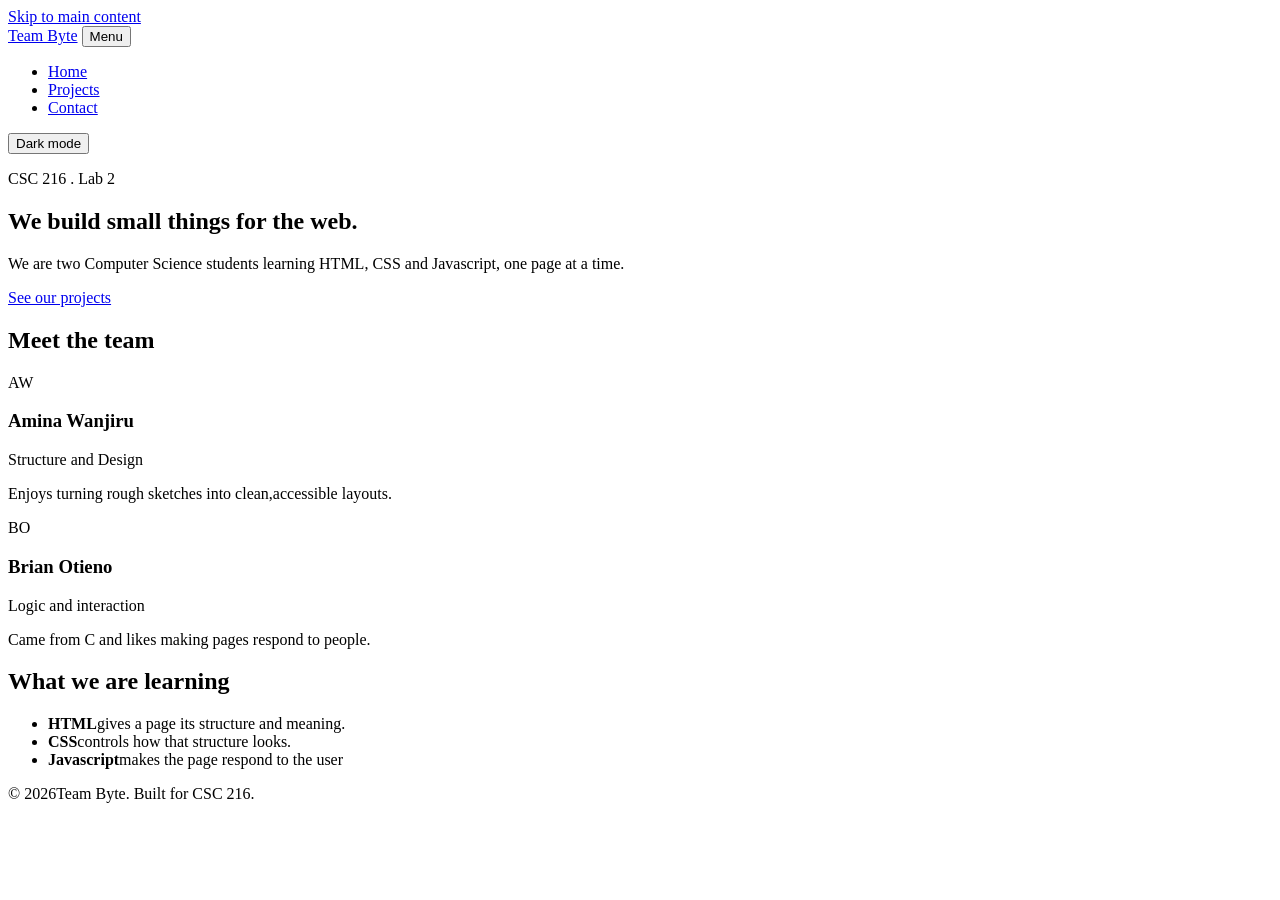
==== index.html @ 51f35b43 "Add home page structure Co-authored by:Caleb Ngangu <caleb.w.ngangu@gmail.com" ====
<!DOCTYPE html>
<html lang="en">
<head>
    <meta charset="UTF-8">
    <meta name="viewport" content="width=device-width, initial-scale=1.0">
    <title>Home | Team Byte</title>
    <link rel="stylesheet" href="css/styles.css">
    <script src="js/script.js" defer></script>
</head>
<body>
   <a class="skip-link" href="#main">Skip to main content</a> 
   <header class="site-header">
    <div class="container header-inner">
        <a class="logo" href="index.html">Team Byte</a>
        <button class="nav-toggle" type="button" aria-expanded="false" aria-controls="site-nav">Menu</button>
        <nav id="site-nav" class="site-nav" aria-label="Main">
            <ul>
                <li><a href="index.html" aria-current="page">Home</a></li>
                <li><a href="projects.html">Projects</a></li>
                <li><a href="contacts.html">Contact</a></li>
            </ul>
        </nav>
        <button class="theme-toggle" type="button" aria-pressed="false">Dark mode</button>
    </div>
   </header>
   <main id="main">
    <section class="hero">
        <div class="conainer">
            <p class="eyebrow">CSC 216 . Lab 2</p>
            <h1>We build small things for the web.</h1>
            <p class="lead">We are two Computer Science students learning HTML, CSS and Javascript, one page at a time.</p>
            <a class="button" href="projects.html">See our projects</a>
        </div>
    </section>
    <section class="container section" aria-labelledby="team-heading">
        <h2 id="team-heading">Meet the team</h2>
        <div class="team-grid">
            <article class="card">
                <div class="avatar" aria-hidden="true">AW</div>
                <h3>Amina Wanjiru</h3>
                <p class="role">Structure and Design</p>
                <p>Enjoys turning rough sketches into clean,accessible layouts.</p>
            </article>
            <article class="card">
                <div class="avatar" aria-hidden="true">BO</div>
                <h3>Brian Otieno</h3>
                <p class="role">Logic and interaction</p>
                <p>Came from C and likes making pages respond  to people.</p>
            </article>
        </div>
    </section>
    <section class="container section" aria-labelledby="learning-heading">
        <h2 id="learnig-heading">What we are learning</h2>
        <ul class="skill-list">
            <li><strong>HTML</strong>gives a page its structure and meaning.</li>
            <li><strong>CSS</strong>controls how that structure looks.</li>
            <li><strong>Javascript</strong>makes the page respond to the user</li>
        </ul>
    </section>
   </main>
   <footer class="site-footer">
    <div class="container">
        <p>© <span id="year">2026</span>Team Byte. Built for CSC 216.</p>
    </div>
   </footer>
</body>
</html>
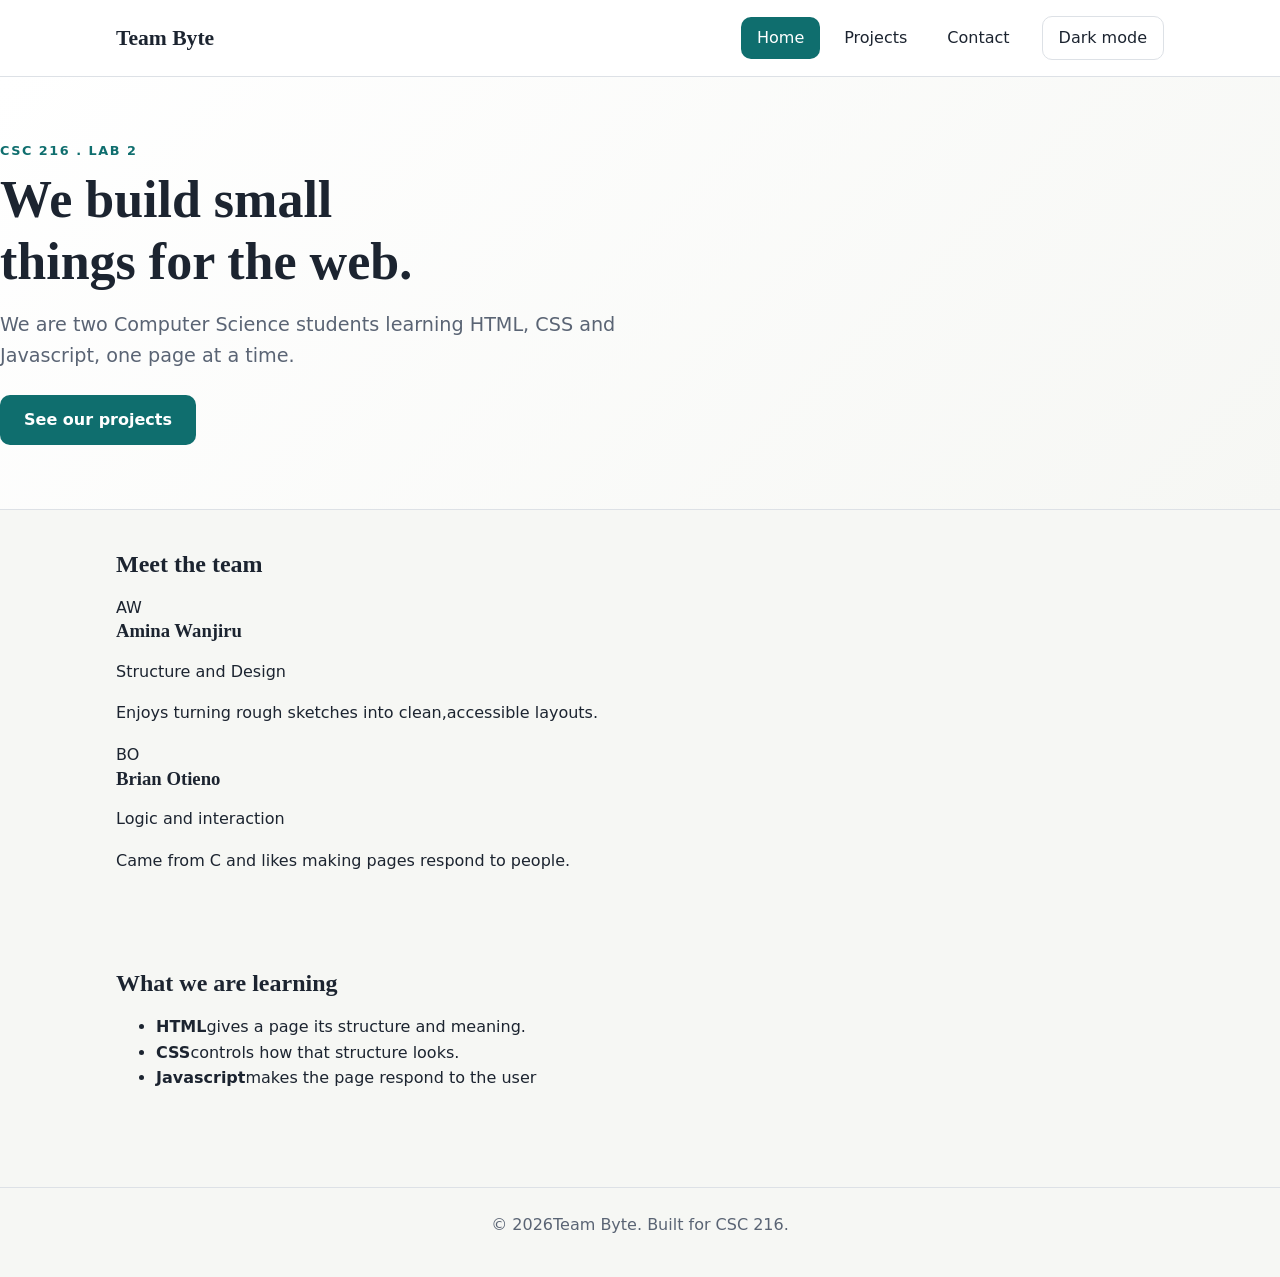
==== commit 1f3009e5: "Corrected and updated the contact page Co-authored-by:Agnes Mwende <mwendecarol693@gmail.com>" ====
--- a/index.html
+++ b/index.html
@@ -17,7 +17,7 @@
             <ul>
                 <li><a href="index.html" aria-current="page">Home</a></li>
                 <li><a href="projects.html">Projects</a></li>
-                <li><a href="contacts.html">Contact</a></li>
+                <li><a href="contact.html">Contact</a></li>
             </ul>
         </nav>
         <button class="theme-toggle" type="button" aria-pressed="false">Dark mode</button>
--- a/css/styles.css
+++ b/css/styles.css
@@ -0,0 +1,384 @@
+/*---------- 1. Design tokens ---------- */
+:root {
+  --color-bg: #f6f7f4;
+  --color-surface: #ffffff;
+  --color-text: #1c2430;
+  --color-muted: #5a6474;
+  --color-primary: #0f6e6e;
+  --color-primary-dark: #0a5050;
+  --color-on-primary: #ffffff;
+  --color-border: #dde1e6;
+  --color-error: #b3261e;
+  --color-success: #1e7b3a;
+
+  --font-body: system-ui, -apple-system, "Segoe UI", Roboto, Arial, sans-serif;
+  --font-heading: Georgia, "Times New Roman", serif;
+
+  --space-1: 0.5rem;
+  --space-2: 1rem;
+  --space-3: 1.5rem;
+  --space-4: 2.5rem;
+  --space-5: 4rem;
+
+  --radius: 10px;
+  --max-width: 1080px;
+}
+
+body.dark {
+  --color-bg: #11161d;
+  --color-surface: #1a212b;
+  --color-text: #e7ebf0;
+  --color-muted: #a2abb9;
+  --color-primary: #4fc1c1;
+  --color-primary-dark: #83d8d8;
+  --color-on-primary: #0b1f1f;
+  --color-border: #2b3340;
+  --color-error: #ff8a80;
+  --color-success: #7ddc97;
+  color-scheme: dark;
+}
+
+/* ---------- 2. Base and reset ---------- */
+*,
+*::before,
+*::after {
+  box-sizing: border-box;
+}
+
+body {
+  margin: 0;
+  font-family: var(--font-body);
+  font-size: 1rem;
+  line-height: 1.6;
+  color: var(--color-text);
+  background-color: var(--color-bg);
+  transition: background-color 0.3s ease, color 0.3s ease;
+}
+
+h1,
+h2,
+h3 {
+  font-family: var(--font-heading);
+  line-height: 1.2;
+  margin: 0 0 var(--space-2);
+}
+
+p {
+  margin: 0 0 var(--space-2);
+}
+
+a {
+  color: var(--color-primary);
+}
+a:hover {
+  color: var(--color-primary-dark);
+}
+
+img {
+  max-width: 100%;
+  display: block;
+}
+
+:focus-visible {
+  outline: 3px solid var(--color-primary);
+  outline-offset: 3px;
+}
+
+/* ---------- 3. Layout helpers ---------- */
+.container {
+  width: 100%;
+  max-width: var(--max-width);
+  margin-inline: auto;
+  padding-inline: var(--space-2);
+}
+
+.section {
+  padding-block: var(--space-4);
+}
+
+.skip-link {
+  position: absolute;
+  top: -4rem;
+  left: var(--space-2);
+  z-index: 100;
+  padding: var(--space-1) var(--space-2);
+  border-radius: var(--radius);
+  background-color: var(--color-primary);
+  color: var(--color-on-primary);
+}
+
+.skip-link:focus {
+  top: var(--space-2);
+}
+
+/* ---------- 4. Header and navigation ---------- */
+.site-header {
+  position: sticky;
+  top: 0;
+  z-index: 10;
+  background-color: var(--color-surface);
+  border-bottom: 1px solid var(--color-border);
+}
+
+.header-inner {
+  display: flex;
+  flex-wrap: wrap;
+  align-items: center;
+  gap: var(--space-2);
+  padding-block: var(--space-2);
+}
+
+.logo {
+  margin-right: auto;
+  font-family: var(--font-heading);
+  font-size: 1.35rem;
+  font-weight: 700;
+  color: var(--color-text);
+  text-decoration: none;
+}
+
+.site-nav ul {
+  display: flex;
+  gap: var(--space-1);
+  margin: 0;
+  padding: 0;
+  list-style: none;
+}
+
+.site-nav a {
+  display: block;
+  padding: var(--space-1) var(--space-2);
+  border-radius: var(--radius);
+  color: var(--color-text);
+  font-weight: 500;
+  text-decoration: none;
+}
+
+.site-nav a:hover {
+  background-color: var(--color-bg);
+}
+
+.site-nav a[aria-current="page"] {
+  background-color: var(--color-primary);
+  color: var(--color-on-primary);
+}
+
+.nav-toggle,
+.theme-toggle {
+  padding: var(--space-1) var(--space-2);
+  border: 1px solid var(--color-border);
+  border-radius: var(--radius);
+  background-color: transparent;
+  color: var(--color-text);
+  font: inherit;
+  cursor: pointer;
+}
+
+.theme-toggle[aria-pressed="true"] {
+  border-color: var(--color-primary);
+  color: var(--color-primary);
+}
+
+.nav-toggle {
+  display: none;
+}
+
+/* ---------- 5. Buttons and hero ---------- */
+.button {
+  display: inline-block;
+  padding: 0.75rem 1.5rem;
+  border: none;
+  border-radius: var(--radius);
+  background-color: var(--color-primary);
+  color: var(--color-on-primary);
+  font: inherit;
+  font-weight: 600;
+  text-decoration: none;
+  cursor: pointer;
+  transition: background-color 0.2s ease, transform 0.2s ease;
+}
+
+.button:hover {
+  background-color: var(--color-primary-dark);
+  color: var(--color-on-primary);
+  transform: translateY(-2px);
+}
+
+.hero {
+  padding-block: var(--space-5);
+  background: linear-gradient(135deg, var(--color-surface), var(--color-bg));
+  border-bottom: 1px solid var(--color-border);
+}
+
+.hero h1 {
+  max-width: 18ch;
+  font-size: clamp(2rem, 5vw, 3.25rem);
+}
+
+.eyebrow {
+  margin-bottom: var(--space-1);
+  color: var(--color-primary);
+  font-size: 0.8rem;
+  font-weight: 700;
+  letter-spacing: 0.12em;
+  text-transform: uppercase;
+}
+
+.lead {
+  max-width: 55ch;
+  margin-bottom: var(--space-3);
+  color: var(--color-muted);
+  font-size: 1.2rem;
+}
+
+.page-header {
+  padding-block: var(--space-4) var(--space-2);
+}
+
+.page-header {
+  padding-block: var(--space-4) var(--space-2);
+}
+
+/* ---------- 7. Projects page ---------- */
+.filters {
+  display: flex;
+  flex-wrap: wrap;
+  gap: var(--space-1);
+  margin-bottom: var(--space-2);
+}
+
+.filter-btn {
+  padding: 0.4rem 1rem;
+  border: 1px solid var(--color-border);
+  border-radius: 999px;
+  background-color: var(--color-surface);
+  color: var(--color-text);
+  font: inherit;
+  cursor: pointer;
+}
+
+.filter-btn[aria-pressed="true"] {
+  border-color: var(--color-primary);
+  background-color: var(--color-primary);
+  color: var(--color-on-primary);
+}
+
+.project-count {
+  color: var(--color-muted);
+}
+
+.tag {
+  display: inline-block;
+  margin-bottom: var(--space-1);
+  color: var(--color-primary);
+  font-size: 0.75rem;
+  font-weight: 700;
+  letter-spacing: 0.06em;
+  text-transform: uppercase;
+}
+
+/* ---------- 8. Contact form ---------- */
+.contact-form {
+  max-width: 560px;
+  padding-bottom: var(--space-4);
+}
+.field {
+  margin-bottom: var(--space-3);
+}
+
+label {
+  display: block;
+  margin-bottom: 0.35rem;
+  font-weight: 600;
+}
+
+input,
+select,
+textarea {
+  width: 100%;
+  padding: 0.65rem 0.8rem;
+  border: 1px solid var(--color-border);
+  border-radius: var(--radius);
+  background-color: var(--color-surface);
+  color: var(--color-text);
+  font: inherit;
+}
+
+input:focus,
+select:focus,
+textarea:focus {
+  border-color: var(--color-primary);
+}
+
+input[aria-invalid="true"],
+textarea[aria-invalid="true"] {
+  border-color: var(--color-error);
+}
+
+.hint,
+.error {
+  margin: 0.35rem 0 0;
+  font-size: 0.9rem;
+}
+
+.hint {
+  color: var(--color-muted);
+}
+
+.error {
+  min-height: 1.4em;
+  color: var(--color-error);
+}
+
+.form-status {
+  margin-top: var(--space-2);
+  color: var(--color-success);
+  font-weight: 600;
+}
+
+/* ---------- 9. Footer ---------- */
+.site-footer {
+  margin-top: var(--space-4);
+  padding-block: var(--space-3);
+  border-top: 1px solid var(--color-border);
+  color: var(--color-muted);
+  text-align: center;
+}
+
+/* ---------- 10. Small screens ---------- */
+@media (max-width: 700px) {
+  .nav-toggle {
+    display: inline-block;
+  }
+
+  .site-nav {
+    display: none;
+    order: 3;
+    width: 100%;
+  }
+
+  .site-nav.open {
+    display: block;
+  }
+
+  .site-nav ul {
+    flex-direction: column;
+  }
+
+  .section {
+    padding-block: var(--space-3);
+  }
+}
+
+/* ---------- 11. Respect reduced-motion preferences ---------- */
+@media (prefers-reduced-motion: reduce) {
+  *,
+  *::before,
+  *::after {
+    transition: none !important;
+  }
+}
+
+
+
+
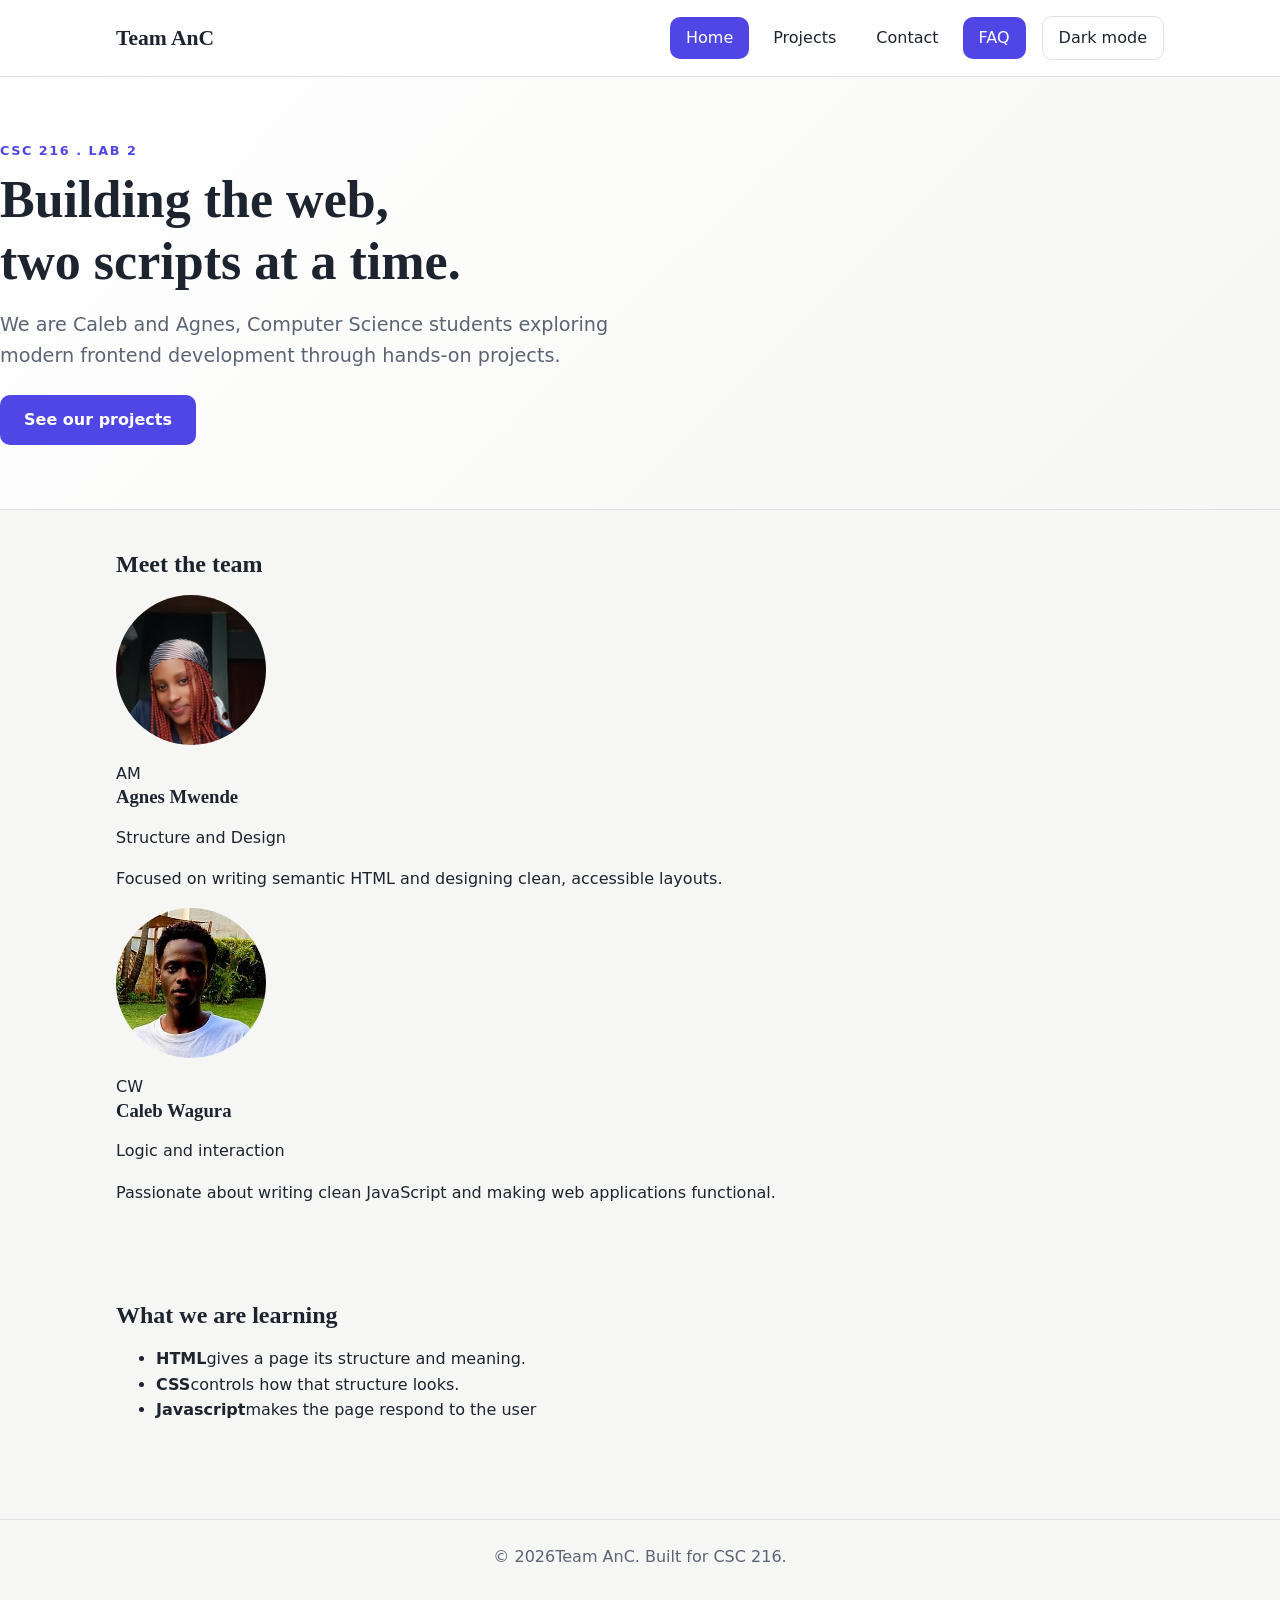
==== commit 9f83958d: "Finalised personalisation and deployment setup Co-authored-by: Agnes Mwende <mwendecarol693@gmail.co" ====
--- a/index.html
+++ b/index.html
@@ -3,7 +3,7 @@
 <head>
     <meta charset="UTF-8">
     <meta name="viewport" content="width=device-width, initial-scale=1.0">
-    <title>Home | Team Byte</title>
+    <title>Home | Team AnC</title>
     <link rel="stylesheet" href="css/styles.css">
     <script src="js/script.js" defer></script>
 </head>
@@ -11,13 +11,14 @@
    <a class="skip-link" href="#main">Skip to main content</a> 
    <header class="site-header">
     <div class="container header-inner">
-        <a class="logo" href="index.html">Team Byte</a>
+        <a class="logo" href="index.html">Team AnC</a>
         <button class="nav-toggle" type="button" aria-expanded="false" aria-controls="site-nav">Menu</button>
         <nav id="site-nav" class="site-nav" aria-label="Main">
             <ul>
                 <li><a href="index.html" aria-current="page">Home</a></li>
                 <li><a href="projects.html">Projects</a></li>
                 <li><a href="contact.html">Contact</a></li>
+                <li><a href="faq.html" aria-current="page">FAQ</a></li>
             </ul>
         </nav>
         <button class="theme-toggle" type="button" aria-pressed="false">Dark mode</button>
@@ -27,8 +28,8 @@
     <section class="hero">
         <div class="conainer">
             <p class="eyebrow">CSC 216 . Lab 2</p>
-            <h1>We build small things for the web.</h1>
-            <p class="lead">We are two Computer Science students learning HTML, CSS and Javascript, one page at a time.</p>
+            <h1>Building the web, two scripts at a time.</h1>
+            <p class="lead">We are Caleb and Agnes, Computer Science students exploring modern frontend development through hands-on projects.</p>
             <a class="button" href="projects.html">See our projects</a>
         </div>
     </section>
@@ -36,16 +37,18 @@
         <h2 id="team-heading">Meet the team</h2>
         <div class="team-grid">
             <article class="card">
-                <div class="avatar" aria-hidden="true">AW</div>
-                <h3>Amina Wanjiru</h3>
+                <img src="images/agnes.jpeg" alt="" width="150" height="150" style="border-radius: 50%; object-fit: cover; margin-bottom: 1rem;">
+                <div class="avatar" aria-hidden="true">AM</div>
+                <h3>Agnes Mwende</h3>
                 <p class="role">Structure and Design</p>
-                <p>Enjoys turning rough sketches into clean,accessible layouts.</p>
+                <p>Focused on writing semantic HTML and designing clean, accessible layouts.</p>
             </article>
             <article class="card">
-                <div class="avatar" aria-hidden="true">BO</div>
-                <h3>Brian Otieno</h3>
+                <img src="images/caleb.jpeg" alt="" width="150" height="150" style="border-radius: 50%; object-fit: cover; margin-bottom: 1rem;">
+                <div class="avatar" aria-hidden="true">CW</div>
+                <h3>Caleb Wagura</h3>
                 <p class="role">Logic and interaction</p>
-                <p>Came from C and likes making pages respond  to people.</p>
+                <p>Passionate about writing clean JavaScript and making web applications functional.</p>
             </article>
         </div>
     </section>
@@ -60,7 +63,7 @@
    </main>
    <footer class="site-footer">
     <div class="container">
-        <p>© <span id="year">2026</span>Team Byte. Built for CSC 216.</p>
+        <p>&copy; <span id="year">2026</span>Team AnC. Built for CSC 216.</p>
     </div>
    </footer>
 </body>
--- a/css/styles.css
+++ b/css/styles.css
@@ -4,8 +4,8 @@
   --color-surface: #ffffff;
   --color-text: #1c2430;
   --color-muted: #5a6474;
-  --color-primary: #0f6e6e;
-  --color-primary-dark: #0a5050;
+  --color-primary: #4f46e5;
+  --color-primary-dark: #4338ca;
   --color-on-primary: #ffffff;
   --color-border: #dde1e6;
   --color-error: #b3261e;
@@ -29,8 +29,8 @@
   --color-surface: #1a212b;
   --color-text: #e7ebf0;
   --color-muted: #a2abb9;
-  --color-primary: #4fc1c1;
-  --color-primary-dark: #83d8d8;
+  --color-primary: #818cf8;
+  --color-primary-dark: #a5b4fc;
   --color-on-primary: #0b1f1f;
   --color-border: #2b3340;
   --color-error: #ff8a80;
